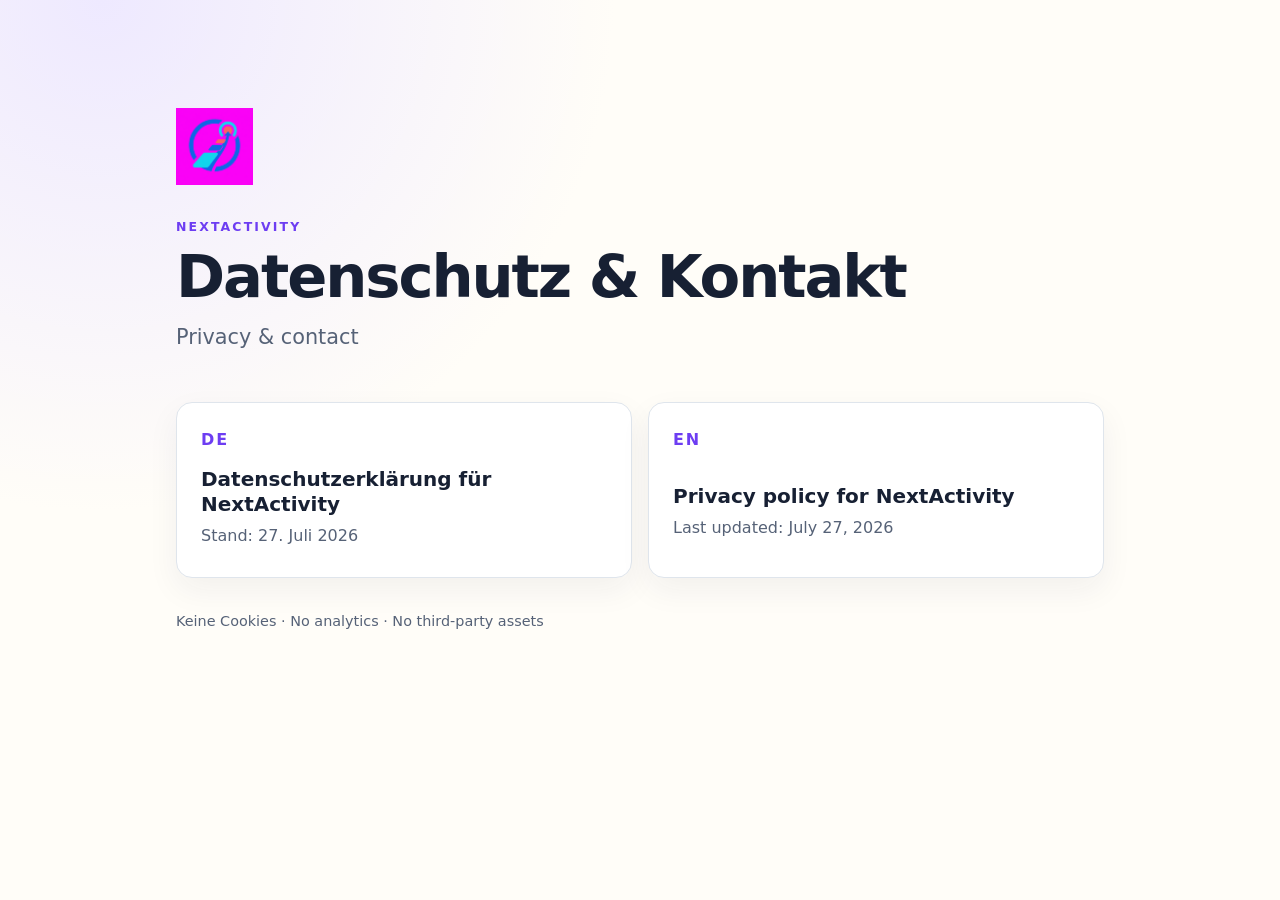
==== index.html @ dce42133 "Initial legal and privacy site" ====
<!doctype html>
<html lang="de">
<head>
  <meta charset="utf-8">
  <meta name="viewport" content="width=device-width, initial-scale=1">
  <meta name="description" content="Datenschutz und Kontakt für NextActivity / Privacy and contact for NextActivity">
  <title>NextActivity · Datenschutz & Kontakt</title>
  <link rel="stylesheet" href="styles.css">
  <link rel="icon" href="assets/nextactivity-mark.png">
</head>
<body>
  <!-- Generated from nextactivity/legal/privacy_policy.json. Do not edit by hand. -->
  <main class="landing">
    <img class="brand-mark" src="assets/nextactivity-mark.png" alt="">
    <p class="eyebrow">NEXTACTIVITY</p>
    <h1>Datenschutz & Kontakt</h1>
    <p class="lead">Privacy & contact</p>
    <div class="language-grid" aria-label="Sprache wählen / Choose language">
      <a class="language-card" href="de/datenschutz/">
        <span class="language-code">DE</span>
        <strong>Datenschutzerklärung für NextActivity</strong>
        <span>Stand: 27. Juli 2026</span>
      </a>
      <a class="language-card" href="en/privacy/" lang="en">
        <span class="language-code">EN</span>
        <strong>Privacy policy for NextActivity</strong>
        <span>Last updated: July 27, 2026</span>
      </a>
    </div>
    <p class="quiet">Keine Cookies · No analytics · No third-party assets</p>
  </main>
</body>
</html>
---- styles.css ----
/* Generated site shell; privacy copy comes from the canonical JSON source. */
:root {
  color-scheme: light;
  --ink: #172033;
  --muted: #566277;
  --paper: #fffdf8;
  --surface: #ffffff;
  --line: #dfe5ec;
  --accent: #6d3df2;
  --accent-soft: #eee9ff;
  --warning: #7b4b00;
  --warning-bg: #fff4d6;
  font-family: Inter, ui-sans-serif, system-ui, -apple-system, BlinkMacSystemFont, "Segoe UI", sans-serif;
}

* { box-sizing: border-box; }

body {
  margin: 0;
  color: var(--ink);
  background:
    radial-gradient(circle at 8% 0%, #eee9ff 0, transparent 32rem),
    var(--paper);
  font-size: 16px;
  line-height: 1.65;
}

a { color: #4c2bb7; text-underline-offset: 0.18em; }
a:hover { text-decoration-thickness: 0.14em; }
a:focus-visible { outline: 3px solid #f0a500; outline-offset: 4px; border-radius: 4px; }

.site-header {
  display: flex;
  align-items: center;
  justify-content: space-between;
  gap: 1.5rem;
  max-width: 74rem;
  margin: 0 auto;
  padding: 1.1rem 1.5rem;
}

.brand { display: inline-flex; align-items: center; gap: 0.7rem; color: var(--ink); font-weight: 800; text-decoration: none; }
.brand img { width: 2.2rem; height: 2.2rem; object-fit: contain; }
nav { display: flex; flex-wrap: wrap; justify-content: flex-end; gap: 0.45rem 1rem; }
nav a { color: var(--ink); font-weight: 650; text-decoration: none; }
.language-link { color: var(--accent); }

.document {
  width: min(100% - 2rem, 52rem);
  margin: 3.5rem auto 5rem;
  padding: clamp(1.4rem, 4vw, 3.6rem);
  background: color-mix(in srgb, var(--surface) 94%, transparent);
  border: 1px solid var(--line);
  border-radius: 1.5rem;
  box-shadow: 0 1.5rem 4rem rgba(36, 30, 64, 0.08);
}

.eyebrow { margin: 0 0 0.5rem; color: var(--accent); font-size: 0.78rem; font-weight: 850; letter-spacing: 0.17em; }
h1 { max-width: 18ch; margin: 0; font-size: clamp(2rem, 5vw, 3.7rem); line-height: 1.04; letter-spacing: -0.035em; }
.updated { margin: 0.8rem 0 3rem; color: var(--muted); }
section { margin-top: 2.7rem; }
h2 { margin: 0 0 0.7rem; font-size: clamp(1.15rem, 3vw, 1.45rem); line-height: 1.3; }
p { margin: 0.8rem 0; }
.reference-list { padding-left: 1.25rem; }
.reference-list li + li { margin-top: 0.45rem; }

.contact-card { padding: 1.5rem; border: 1px solid var(--line); border-radius: 1rem; background: var(--accent-soft); }
.contact-card h2 { margin-top: 1rem; font-size: 1.6rem; }
.email { font-size: clamp(1rem, 3vw, 1.25rem); font-weight: 750; overflow-wrap: anywhere; }
.caveat { margin-top: 1.5rem; padding: 1.2rem 1.4rem; color: var(--warning); background: var(--warning-bg); border-left: 5px solid #e49a13; border-radius: 0.45rem; }
.caveat p { margin-bottom: 0; }

.landing { width: min(100% - 2rem, 58rem); min-height: 100vh; margin: 0 auto; padding: 12vh 0 4rem; }
.landing .brand-mark { width: 4.8rem; height: 4.8rem; object-fit: contain; margin-bottom: 1.5rem; }
.landing .lead { color: var(--muted); font-size: 1.3rem; }
.language-grid { display: grid; grid-template-columns: repeat(2, minmax(0, 1fr)); gap: 1rem; margin-top: 3rem; }
.language-card { display: grid; gap: 0.35rem; min-height: 11rem; padding: 1.5rem; color: var(--ink); background: var(--surface); border: 1px solid var(--line); border-radius: 1rem; text-decoration: none; box-shadow: 0 0.75rem 2rem rgba(36, 30, 64, 0.06); }
.language-card:hover { border-color: var(--accent); transform: translateY(-2px); }
.language-card strong { align-self: end; font-size: 1.25rem; line-height: 1.25; }
.language-card span:last-child, .quiet { color: var(--muted); }
.language-code { color: var(--accent); font-weight: 850; letter-spacing: 0.12em; }
.quiet { margin-top: 2rem; font-size: 0.9rem; }
.primary-link { display: inline-block; margin-top: 1.5rem; padding: 0.75rem 1rem; color: white; background: var(--accent); border-radius: 0.7rem; font-weight: 750; text-decoration: none; }
footer { width: min(100% - 2rem, 52rem); margin: -3.5rem auto 3rem; color: var(--muted); font-size: 0.9rem; text-align: center; }

@media (max-width: 680px) {
  .site-header { align-items: flex-start; }
  .brand span { display: none; }
  nav { font-size: 0.9rem; }
  .document { margin-top: 1.5rem; border-radius: 1rem; }
  .language-grid { grid-template-columns: 1fr; }
}

@media (prefers-reduced-motion: no-preference) {
  .language-card { transition: transform 150ms ease, border-color 150ms ease; }
}

@media print {
  body { background: white; }
  .site-header, footer { display: none; }
  .document { width: 100%; margin: 0; padding: 0; border: 0; box-shadow: none; }
  a { color: inherit; }
}
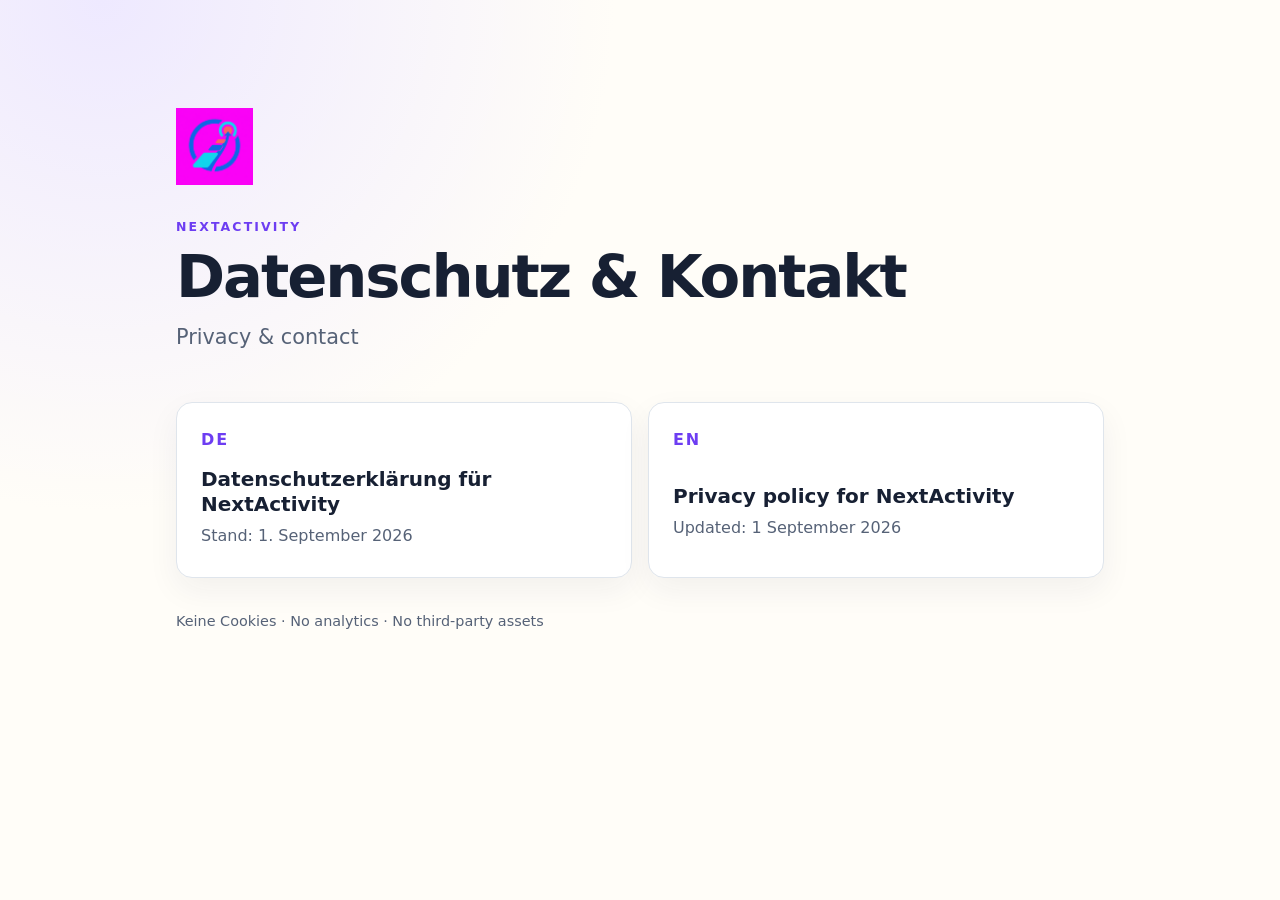
==== commit 4f917ca1: "chore: publish shared ownership legal update" ====
--- a/index.html
+++ b/index.html
@@ -19,12 +19,12 @@
       <a class="language-card" href="de/datenschutz/">
         <span class="language-code">DE</span>
         <strong>Datenschutzerklärung für NextActivity</strong>
-        <span>Stand: 27. Juli 2026</span>
+        <span>Stand: 1. September 2026</span>
       </a>
       <a class="language-card" href="en/privacy/" lang="en">
         <span class="language-code">EN</span>
         <strong>Privacy policy for NextActivity</strong>
-        <span>Last updated: July 27, 2026</span>
+        <span>Updated: 1 September 2026</span>
       </a>
     </div>
     <p class="quiet">Keine Cookies · No analytics · No third-party assets</p>
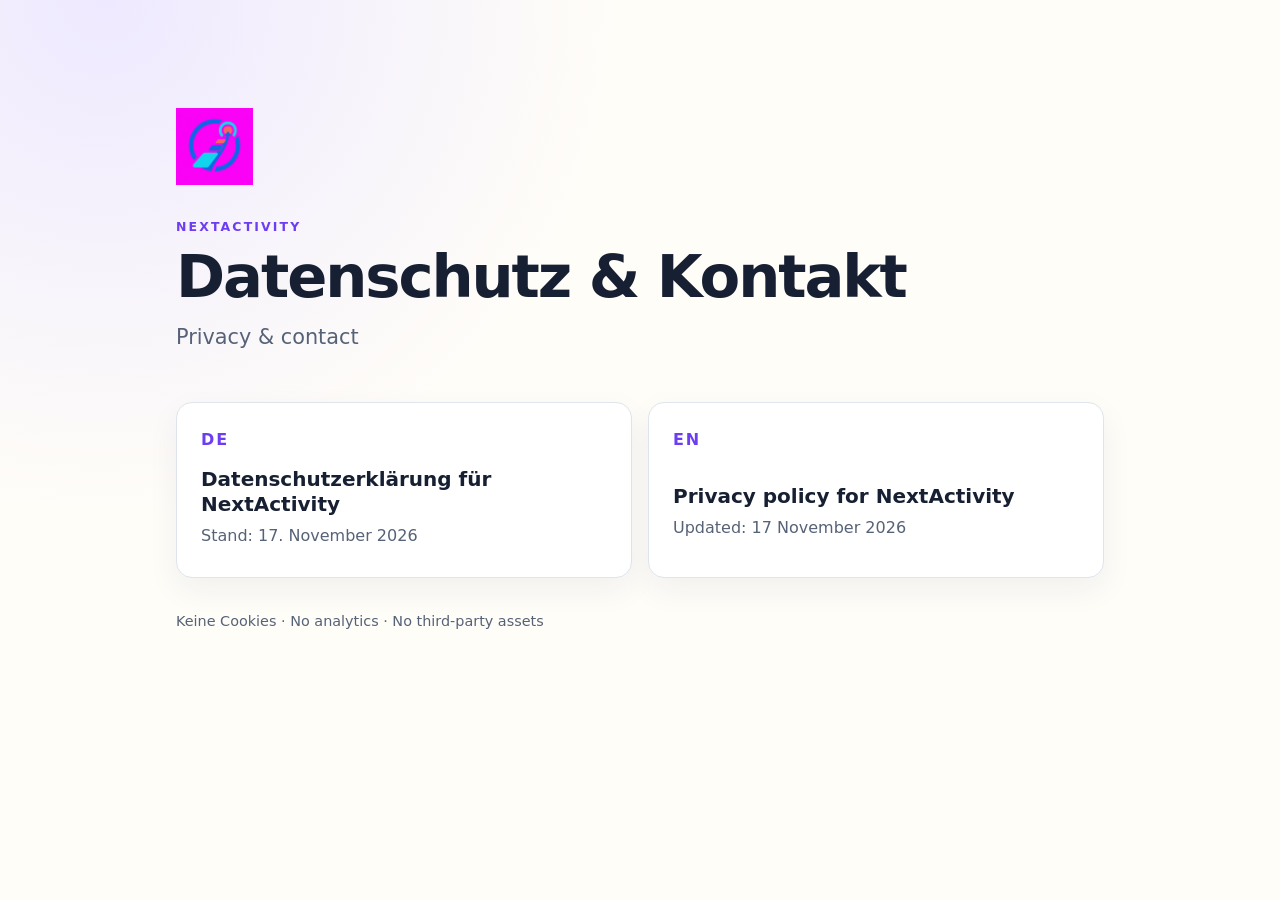
==== commit bf1d06a7: "chore: sync legal site with canonical source at bcead1d Regenerate the site with tool/generate_legal" ====
--- a/index.html
+++ b/index.html
@@ -19,12 +19,12 @@
       <a class="language-card" href="de/datenschutz/">
         <span class="language-code">DE</span>
         <strong>Datenschutzerklärung für NextActivity</strong>
-        <span>Stand: 1. September 2026</span>
+        <span>Stand: 17. November 2026</span>
       </a>
       <a class="language-card" href="en/privacy/" lang="en">
         <span class="language-code">EN</span>
         <strong>Privacy policy for NextActivity</strong>
-        <span>Updated: 1 September 2026</span>
+        <span>Updated: 17 November 2026</span>
       </a>
     </div>
     <p class="quiet">Keine Cookies · No analytics · No third-party assets</p>
